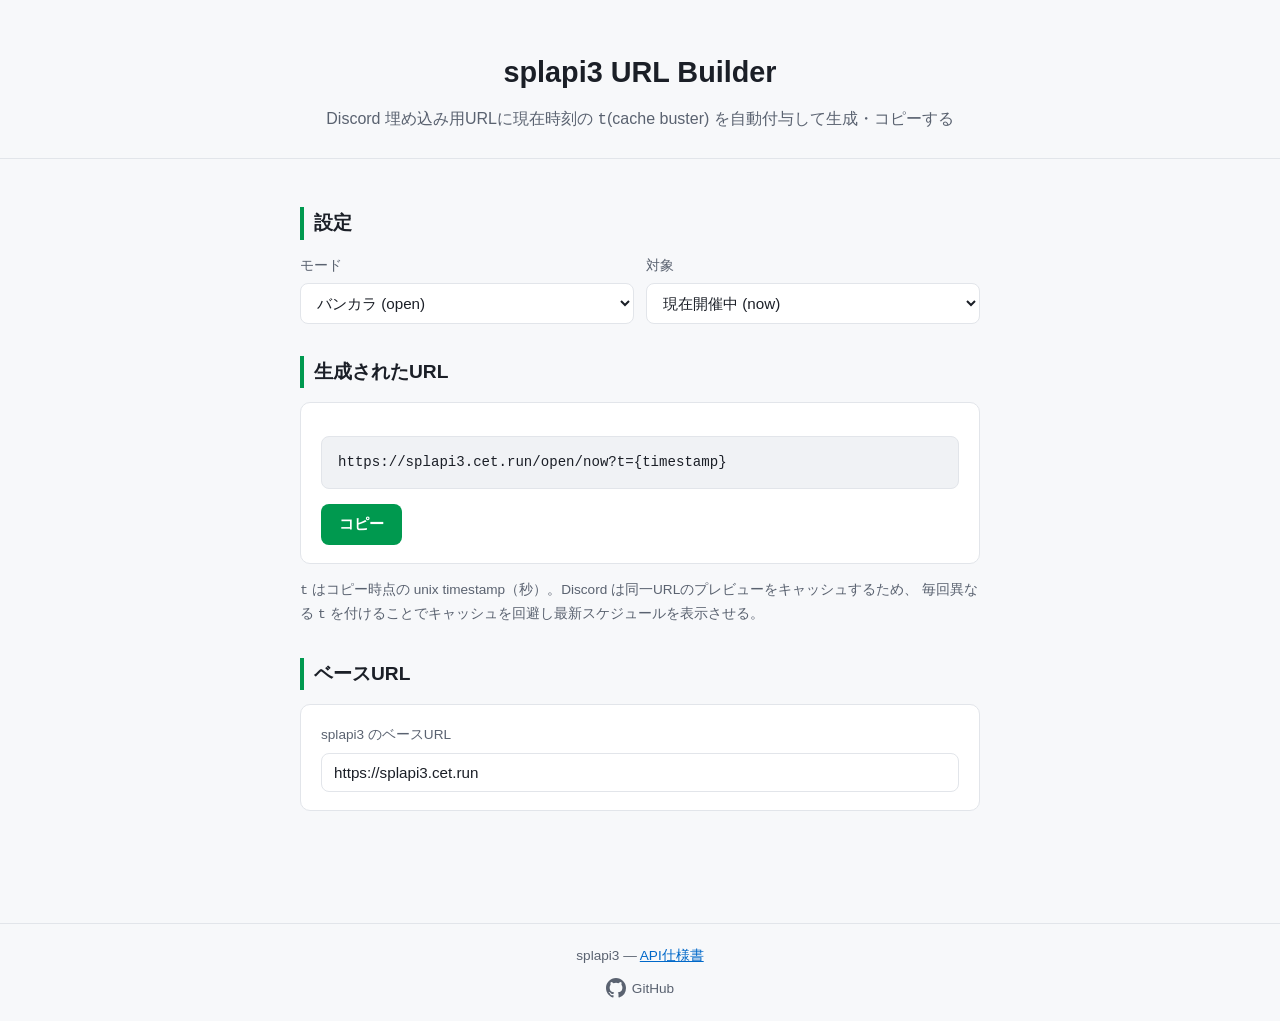
==== index.html @ b779d827 "site: add URL builder + API docs page" ====
<!DOCTYPE html>
<html lang="ja">
<head>
<meta charset="utf-8">
<meta name="viewport" content="width=device-width, initial-scale=1">
<title>splapi3 URL Builder</title>
<style>
  :root{
    --bg:#0f1115; --panel:#171a21; --border:#2a2f3a; --text:#e6e9ef; --muted:#9aa3b2;
    --accent:#00c46a; --code-bg:#0b0d12; --link:#5eb8ff;
  }
  @media (prefers-color-scheme: light){
    :root{ --bg:#f7f8fa; --panel:#ffffff; --border:#e2e5ea; --text:#1b1f27; --muted:#5a6270;
      --accent:#00994f; --code-bg:#f0f2f5; --link:#0068c9; }
  }
  *{box-sizing:border-box}
  body{margin:0;background:var(--bg);color:var(--text);font-family:-apple-system,Segoe UI,Roboto,"Hiragino Kaku Gothic ProN",Meiryo,sans-serif;line-height:1.7}
  header{padding:48px 24px 24px;text-align:center;border-bottom:1px solid var(--border)}
  header h1{margin:0 0 8px;font-size:1.8rem}
  header p{margin:0;color:var(--muted)}
  main{max-width:720px;margin:0 auto;padding:32px 20px 80px}
  section{margin-bottom:32px}
  h2{font-size:1.2rem;border-left:4px solid var(--accent);padding-left:10px;margin-bottom:14px}
  label{display:block;font-size:.85rem;color:var(--muted);margin-bottom:6px}
  select,input{width:100%;padding:10px 12px;border-radius:8px;border:1px solid var(--border);background:var(--panel);color:var(--text);font-size:.95rem}
  .row{display:flex;gap:12px;margin-bottom:16px}
  .row > div{flex:1}
  .card{background:var(--panel);border:1px solid var(--border);border-radius:10px;padding:18px 20px;margin-bottom:14px}
  code, pre{font-family:ui-monospace,SFMono-Regular,Menlo,Consolas,monospace}
  pre{background:var(--code-bg);border:1px solid var(--border);border-radius:8px;padding:14px 16px;overflow-x:auto;font-size:.88rem;word-break:break-all;white-space:pre-wrap}
  button{cursor:pointer;background:var(--accent);color:#fff;border:none;border-radius:8px;padding:10px 18px;font-size:.95rem;font-weight:600}
  button:active{opacity:.8}
  .copied{color:var(--accent);font-size:.85rem;margin-left:10px;opacity:0;transition:opacity .2s}
  .copied.show{opacity:1}
  a{color:var(--link)}
  footer{text-align:center;color:var(--muted);font-size:.85rem;padding:20px;border-top:1px solid var(--border)}
  .gh-link{display:inline-flex;align-items:center;gap:6px;margin-top:10px;color:var(--muted);text-decoration:none}
  .gh-link:hover{color:var(--link)}
  .gh-link svg{width:20px;height:20px;fill:currentColor}
</style>
</head>
<body>

<header>
  <h1>splapi3 URL Builder</h1>
  <p>Discord 埋め込み用URLに現在時刻の <code>t</code>(cache buster) を自動付与して生成・コピーする</p>
</header>

<main>

<section>
  <h2>設定</h2>
  <div class="row">
    <div>
      <label for="mode">モード</label>
      <select id="mode">
        <option value="open">バンカラ (open)</option>
        <option value="regular">レギュラー</option>
      </select>
    </div>
    <div>
      <label for="when">対象</label>
      <select id="when">
        <option value="now">現在開催中 (now)</option>
        <option value="next">次回以降 (next)</option>
      </select>
    </div>
  </div>
  <div class="row" id="n-row" style="display:none">
    <div>
      <label for="n">n（何回後か。0=now, 1=次回, 2=次々回 ...）</label>
      <input type="number" id="n" value="1" min="0">
    </div>
  </div>
</section>

<section>
  <h2>生成されたURL</h2>
  <div class="card">
    <pre id="url-output"></pre>
    <button id="copy-btn">コピー</button>
    <span class="copied" id="copied-msg">コピーしました</span>
  </div>
  <p style="color:var(--muted);font-size:.85rem">
    <code>t</code> はコピー時点の unix timestamp（秒）。Discord は同一URLのプレビューをキャッシュするため、
    毎回異なる <code>t</code> を付けることでキャッシュを回避し最新スケジュールを表示させる。
  </p>
</section>

<section>
  <h2>ベースURL</h2>
  <div class="card">
    <label for="base">splapi3 のベースURL</label>
    <input type="text" id="base" value="https://splapi3.cet.run">
  </div>
</section>

</main>

<footer>
  splapi3 — <a href="./docs.html">API仕様書</a>
  <br>
  <a class="gh-link" href="https://github.com/cet-t/splapi-discord-embed" target="_blank" rel="noopener">
    <svg viewBox="0 0 16 16" aria-hidden="true"><path d="M8 0C3.58 0 0 3.58 0 8c0 3.54 2.29 6.53 5.47 7.59.4.07.55-.17.55-.38
    0-.19-.01-.82-.01-1.49-2.01.37-2.53-.49-2.69-.94-.09-.23-.48-.94-.82-1.13-.28-.15-.68-.52-.01-.53.63-.01
    1.08.58 1.23.82.72 1.21 1.87.87 2.33.66.07-.52.28-.87.51-1.07-1.78-.2-3.64-.89-3.64-3.95
    0-.87.31-1.59.82-2.15-.08-.2-.36-1.02.08-2.12 0 0 .67-.21 2.2.82a7.58 7.58 0 0 1 4 0c1.53-1.04
    2.2-.82 2.2-.82.44 1.1.16 1.92.08 2.12.51.56.82 1.27.82 2.15 0 3.07-1.87 3.75-3.65 3.95.29.25.54.73.54
    1.48 0 1.07-.01 1.93-.01 2.2 0 .21.15.46.55.38A8.01 8.01 0 0 0 16 8c0-4.42-3.58-8-8-8Z"/></svg>
    GitHub
  </a>
</footer>

<script>
(function(){
  const modeEl = document.getElementById('mode');
  const whenEl = document.getElementById('when');
  const nRow = document.getElementById('n-row');
  const nEl = document.getElementById('n');
  const baseEl = document.getElementById('base');
  const out = document.getElementById('url-output');
  const copyBtn = document.getElementById('copy-btn');
  const copiedMsg = document.getElementById('copied-msg');

  function buildPath(){
    const mode = modeEl.value;
    const when = whenEl.value;
    if (when === 'next') return `/${mode}/next`;
    return `/${mode}/now`;
  }

  function render(){
    nRow.style.display = whenEl.value === 'next' ? '' : 'none';
    const base = baseEl.value.replace(/\/+$/, '');
    const path = buildPath();
    const params = [];
    if (whenEl.value === 'next') {
      const n = parseInt(nEl.value, 10);
      if (!isNaN(n) && n !== 1) params.push(`n=${n}`);
    }
    params.push('t={timestamp}');
    out.textContent = `${base}${path}?${params.join('&')}`;
  }

  async function copy(){
    const base = baseEl.value.replace(/\/+$/, '');
    const path = buildPath();
    const params = [];
    if (whenEl.value === 'next') {
      const n = parseInt(nEl.value, 10);
      if (!isNaN(n) && n !== 1) params.push(`n=${n}`);
    }
    const t = Math.floor(Date.now() / 1000);
    params.push(`t=${t}`);
    const url = `${base}${path}?${params.join('&')}`;
    try {
      await navigator.clipboard.writeText(url);
    } catch (e) {
      const ta = document.createElement('textarea');
      ta.value = url;
      document.body.appendChild(ta);
      ta.select();
      document.execCommand('copy');
      document.body.removeChild(ta);
    }
    out.textContent = url;
    copiedMsg.classList.add('show');
    setTimeout(() => copiedMsg.classList.remove('show'), 1500);
  }

  [modeEl, whenEl, nEl, baseEl].forEach(el => el.addEventListener('input', render));
  copyBtn.addEventListener('click', copy);
  render();
})();
</script>

</body>
</html>
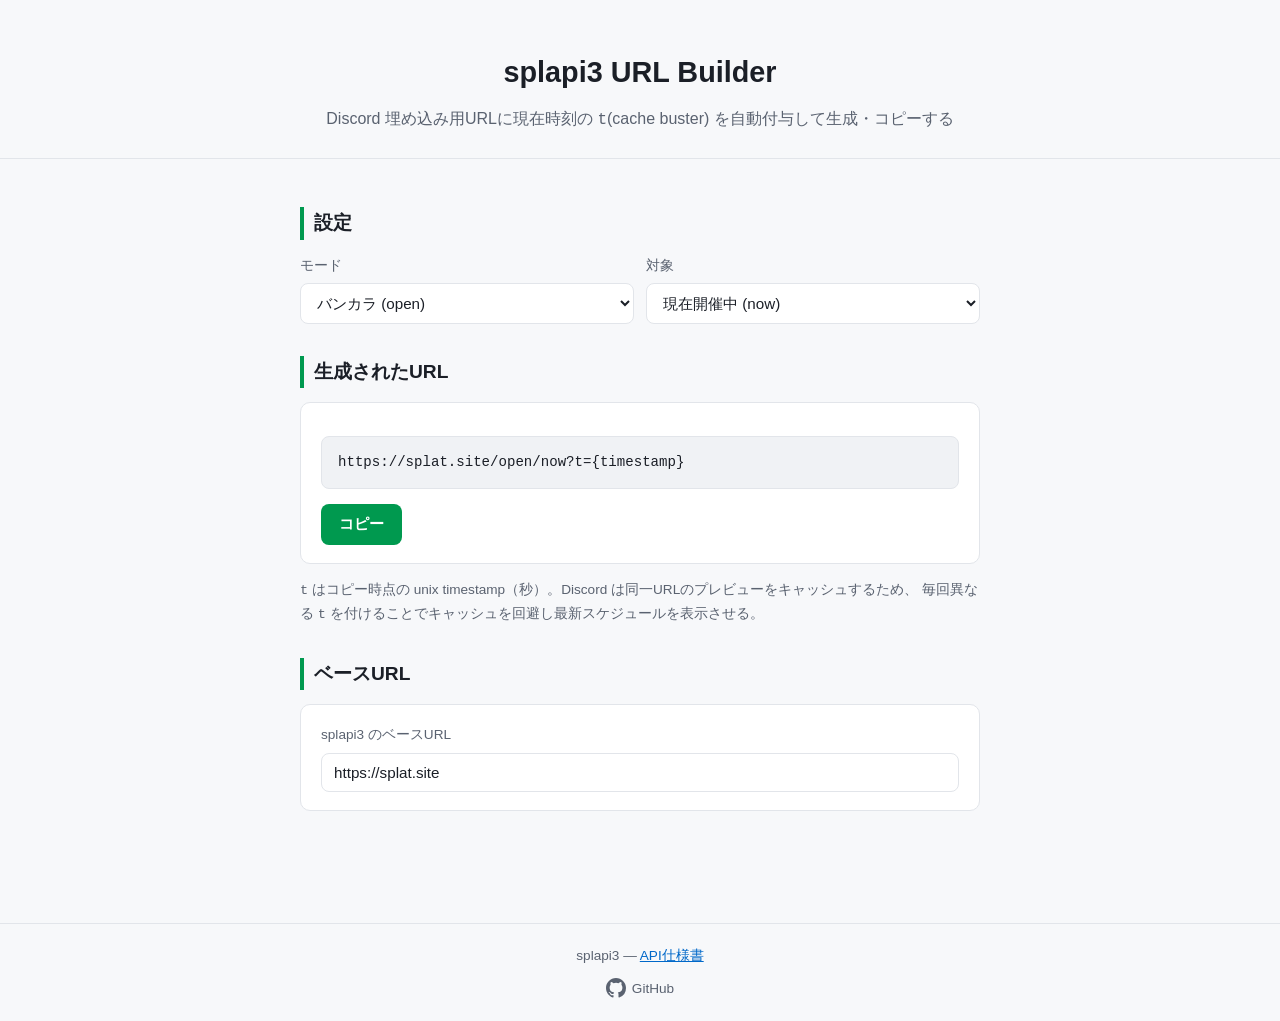
==== commit 64eaf4dd: "change: base url splapi.cet.run -> splat.site" ====
--- a/index.html
+++ b/index.html
@@ -91,7 +91,7 @@
   <h2>ベースURL</h2>
   <div class="card">
     <label for="base">splapi3 のベースURL</label>
-    <input type="text" id="base" value="https://splapi3.cet.run">
+    <input type="text" id="base" value="https://splat.site">
   </div>
 </section>
 
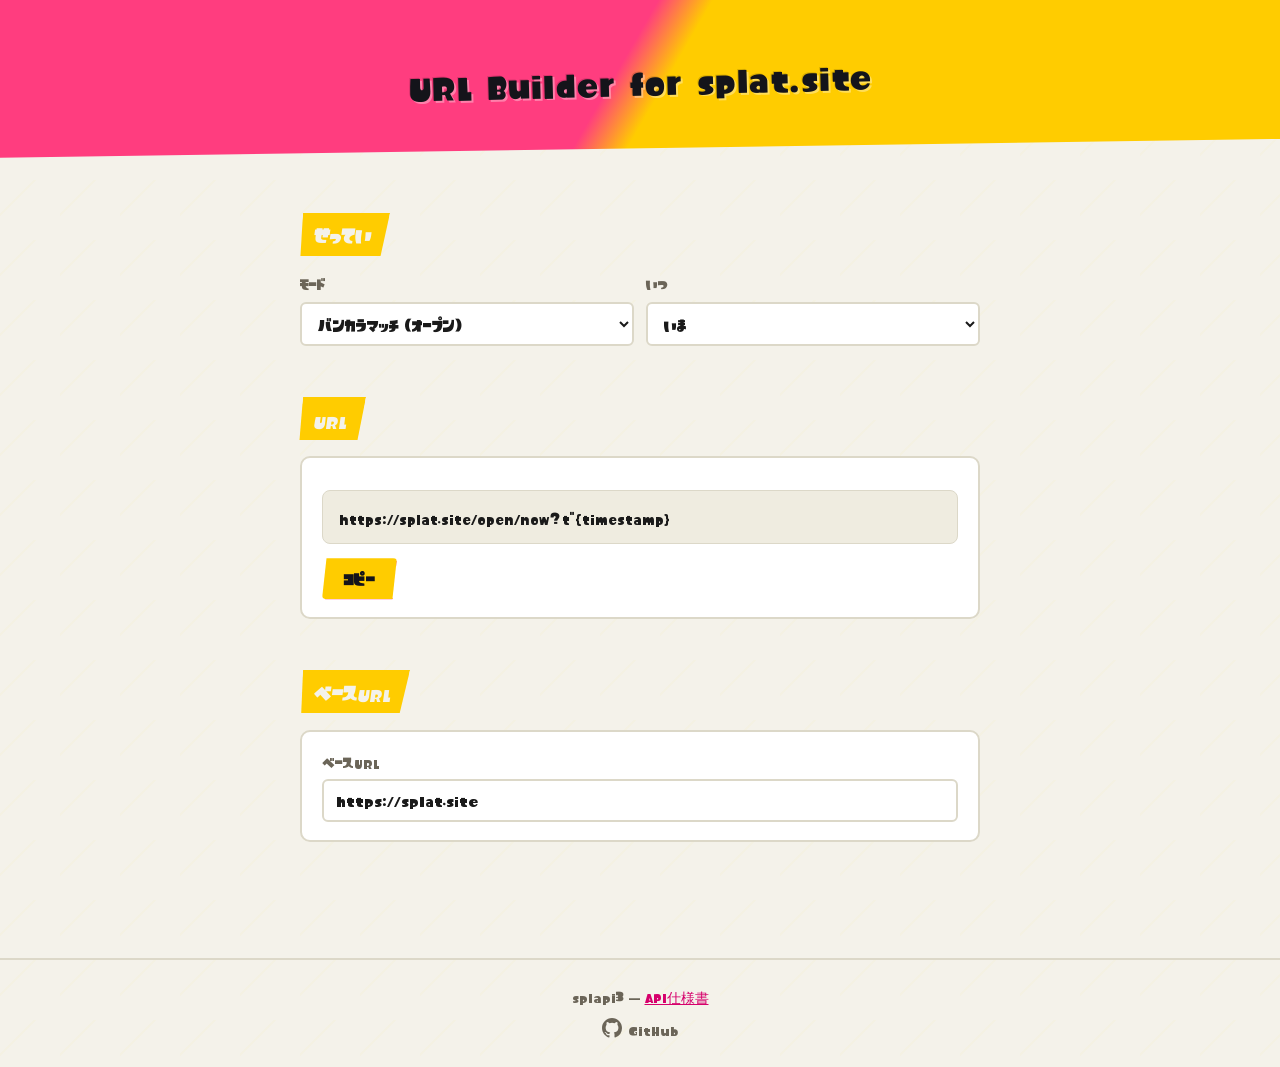
==== commit d61f4501: "splatoon like" ====
--- a/index.html
+++ b/index.html
@@ -1,178 +1,91 @@
-<!DOCTYPE html>
+<!doctype html>
 <html lang="ja">
-<head>
-<meta charset="utf-8">
-<meta name="viewport" content="width=device-width, initial-scale=1">
-<title>splapi3 URL Builder</title>
-<style>
-  :root{
-    --bg:#0f1115; --panel:#171a21; --border:#2a2f3a; --text:#e6e9ef; --muted:#9aa3b2;
-    --accent:#00c46a; --code-bg:#0b0d12; --link:#5eb8ff;
-  }
-  @media (prefers-color-scheme: light){
-    :root{ --bg:#f7f8fa; --panel:#ffffff; --border:#e2e5ea; --text:#1b1f27; --muted:#5a6270;
-      --accent:#00994f; --code-bg:#f0f2f5; --link:#0068c9; }
-  }
-  *{box-sizing:border-box}
-  body{margin:0;background:var(--bg);color:var(--text);font-family:-apple-system,Segoe UI,Roboto,"Hiragino Kaku Gothic ProN",Meiryo,sans-serif;line-height:1.7}
-  header{padding:48px 24px 24px;text-align:center;border-bottom:1px solid var(--border)}
-  header h1{margin:0 0 8px;font-size:1.8rem}
-  header p{margin:0;color:var(--muted)}
-  main{max-width:720px;margin:0 auto;padding:32px 20px 80px}
-  section{margin-bottom:32px}
-  h2{font-size:1.2rem;border-left:4px solid var(--accent);padding-left:10px;margin-bottom:14px}
-  label{display:block;font-size:.85rem;color:var(--muted);margin-bottom:6px}
-  select,input{width:100%;padding:10px 12px;border-radius:8px;border:1px solid var(--border);background:var(--panel);color:var(--text);font-size:.95rem}
-  .row{display:flex;gap:12px;margin-bottom:16px}
-  .row > div{flex:1}
-  .card{background:var(--panel);border:1px solid var(--border);border-radius:10px;padding:18px 20px;margin-bottom:14px}
-  code, pre{font-family:ui-monospace,SFMono-Regular,Menlo,Consolas,monospace}
-  pre{background:var(--code-bg);border:1px solid var(--border);border-radius:8px;padding:14px 16px;overflow-x:auto;font-size:.88rem;word-break:break-all;white-space:pre-wrap}
-  button{cursor:pointer;background:var(--accent);color:#fff;border:none;border-radius:8px;padding:10px 18px;font-size:.95rem;font-weight:600}
-  button:active{opacity:.8}
-  .copied{color:var(--accent);font-size:.85rem;margin-left:10px;opacity:0;transition:opacity .2s}
-  .copied.show{opacity:1}
-  a{color:var(--link)}
-  footer{text-align:center;color:var(--muted);font-size:.85rem;padding:20px;border-top:1px solid var(--border)}
-  .gh-link{display:inline-flex;align-items:center;gap:6px;margin-top:10px;color:var(--muted);text-decoration:none}
-  .gh-link:hover{color:var(--link)}
-  .gh-link svg{width:20px;height:20px;fill:currentColor}
-</style>
-</head>
-<body>
+  <head>
+    <meta charset="utf-8" />
+    <meta name="viewport" content="width=device-width, initial-scale=1" />
+    <title>splapi3 URL Builder</title>
+    <link rel="stylesheet" href="./styles/index.css" />
 
-<header>
-  <h1>splapi3 URL Builder</h1>
-  <p>Discord 埋め込み用URLに現在時刻の <code>t</code>(cache buster) を自動付与して生成・コピーする</p>
-</header>
+    <link rel="preconnect" href="https://fonts.googleapis.com" />
+    <link rel="preconnect" href="https://fonts.gstatic.com" crossorigin />
+    <link
+      href="https://fonts.googleapis.com/css2?family=Noto+Sans+JP:wght@100..900&display=swap"
+      rel="stylesheet"
+    />
+  </head>
+  <body>
+    <header>
+      <h1 class="font-paint">URL Builder for splat.site</h1>
+    </header>
 
-<main>
+    <main>
+      <section>
+        <h2>せってい</h2>
+        <div class="row">
+          <div>
+            <label for="mode">モード</label>
+            <select id="mode">
+              <option value="open">バンカラマッチ (オープン)</option>
+              <option value="regular">レギュラー</option>
+            </select>
+          </div>
+          <div>
+            <label for="when">いつ</label>
+            <select id="when">
+              <option value="now">いま</option>
+              <option value="next">つぎ</option>
+            </select>
+          </div>
+        </div>
+        <div class="row" id="n-row" style="display: none">
+          <div>
+            <label for="n">0: いま, 1: つぎ, 2: つぎのつぎ ...</label>
+            <input type="number" id="n" value="1" min="0" max="8" />
+          </div>
+        </div>
+      </section>
 
-<section>
-  <h2>設定</h2>
-  <div class="row">
-    <div>
-      <label for="mode">モード</label>
-      <select id="mode">
-        <option value="open">バンカラ (open)</option>
-        <option value="regular">レギュラー</option>
-      </select>
-    </div>
-    <div>
-      <label for="when">対象</label>
-      <select id="when">
-        <option value="now">現在開催中 (now)</option>
-        <option value="next">次回以降 (next)</option>
-      </select>
-    </div>
-  </div>
-  <div class="row" id="n-row" style="display:none">
-    <div>
-      <label for="n">n（何回後か。0=now, 1=次回, 2=次々回 ...）</label>
-      <input type="number" id="n" value="1" min="0">
-    </div>
-  </div>
-</section>
+      <section>
+        <h2>URL</h2>
+        <div class="card">
+          <pre id="url-output"></pre>
+          <button id="copy-btn">コピー</button>
+          <span class="copied" id="copied-msg">コピーしました</span>
+        </div>
+      </section>
 
-<section>
-  <h2>生成されたURL</h2>
-  <div class="card">
-    <pre id="url-output"></pre>
-    <button id="copy-btn">コピー</button>
-    <span class="copied" id="copied-msg">コピーしました</span>
-  </div>
-  <p style="color:var(--muted);font-size:.85rem">
-    <code>t</code> はコピー時点の unix timestamp（秒）。Discord は同一URLのプレビューをキャッシュするため、
-    毎回異なる <code>t</code> を付けることでキャッシュを回避し最新スケジュールを表示させる。
-  </p>
-</section>
+      <section>
+        <h2>ベースURL</h2>
+        <div class="card">
+          <label for="base">ベースURL</label>
+          <input type="text" id="base" value="https://splat.site" />
+        </div>
+      </section>
+    </main>
 
-<section>
-  <h2>ベースURL</h2>
-  <div class="card">
-    <label for="base">splapi3 のベースURL</label>
-    <input type="text" id="base" value="https://splat.site">
-  </div>
-</section>
-
-</main>
-
-<footer>
-  splapi3 — <a href="./docs.html">API仕様書</a>
-  <br>
-  <a class="gh-link" href="https://github.com/cet-t/splapi-discord-embed" target="_blank" rel="noopener">
-    <svg viewBox="0 0 16 16" aria-hidden="true"><path d="M8 0C3.58 0 0 3.58 0 8c0 3.54 2.29 6.53 5.47 7.59.4.07.55-.17.55-.38
+    <footer>
+      splapi3 — <a href="./docs">API仕様書</a>
+      <br />
+      <a
+        class="gh-link"
+        href="https://github.com/cet-t/splapi-discord-embed"
+        target="_blank"
+        rel="noopener"
+      >
+        <svg viewBox="0 0 16 16" aria-hidden="true">
+          <path
+            d="M8 0C3.58 0 0 3.58 0 8c0 3.54 2.29 6.53 5.47 7.59.4.07.55-.17.55-.38
     0-.19-.01-.82-.01-1.49-2.01.37-2.53-.49-2.69-.94-.09-.23-.48-.94-.82-1.13-.28-.15-.68-.52-.01-.53.63-.01
     1.08.58 1.23.82.72 1.21 1.87.87 2.33.66.07-.52.28-.87.51-1.07-1.78-.2-3.64-.89-3.64-3.95
     0-.87.31-1.59.82-2.15-.08-.2-.36-1.02.08-2.12 0 0 .67-.21 2.2.82a7.58 7.58 0 0 1 4 0c1.53-1.04
     2.2-.82 2.2-.82.44 1.1.16 1.92.08 2.12.51.56.82 1.27.82 2.15 0 3.07-1.87 3.75-3.65 3.95.29.25.54.73.54
-    1.48 0 1.07-.01 1.93-.01 2.2 0 .21.15.46.55.38A8.01 8.01 0 0 0 16 8c0-4.42-3.58-8-8-8Z"/></svg>
-    GitHub
-  </a>
-</footer>
+    1.48 0 1.07-.01 1.93-.01 2.2 0 .21.15.46.55.38A8.01 8.01 0 0 0 16 8c0-4.42-3.58-8-8-8Z"
+          />
+        </svg>
+        GitHub
+      </a>
+    </footer>
 
-<script>
-(function(){
-  const modeEl = document.getElementById('mode');
-  const whenEl = document.getElementById('when');
-  const nRow = document.getElementById('n-row');
-  const nEl = document.getElementById('n');
-  const baseEl = document.getElementById('base');
-  const out = document.getElementById('url-output');
-  const copyBtn = document.getElementById('copy-btn');
-  const copiedMsg = document.getElementById('copied-msg');
-
-  function buildPath(){
-    const mode = modeEl.value;
-    const when = whenEl.value;
-    if (when === 'next') return `/${mode}/next`;
-    return `/${mode}/now`;
-  }
-
-  function render(){
-    nRow.style.display = whenEl.value === 'next' ? '' : 'none';
-    const base = baseEl.value.replace(/\/+$/, '');
-    const path = buildPath();
-    const params = [];
-    if (whenEl.value === 'next') {
-      const n = parseInt(nEl.value, 10);
-      if (!isNaN(n) && n !== 1) params.push(`n=${n}`);
-    }
-    params.push('t={timestamp}');
-    out.textContent = `${base}${path}?${params.join('&')}`;
-  }
-
-  async function copy(){
-    const base = baseEl.value.replace(/\/+$/, '');
-    const path = buildPath();
-    const params = [];
-    if (whenEl.value === 'next') {
-      const n = parseInt(nEl.value, 10);
-      if (!isNaN(n) && n !== 1) params.push(`n=${n}`);
-    }
-    const t = Math.floor(Date.now() / 1000);
-    params.push(`t=${t}`);
-    const url = `${base}${path}?${params.join('&')}`;
-    try {
-      await navigator.clipboard.writeText(url);
-    } catch (e) {
-      const ta = document.createElement('textarea');
-      ta.value = url;
-      document.body.appendChild(ta);
-      ta.select();
-      document.execCommand('copy');
-      document.body.removeChild(ta);
-    }
-    out.textContent = url;
-    copiedMsg.classList.add('show');
-    setTimeout(() => copiedMsg.classList.remove('show'), 1500);
-  }
-
-  [modeEl, whenEl, nEl, baseEl].forEach(el => el.addEventListener('input', render));
-  copyBtn.addEventListener('click', copy);
-  render();
-})();
-</script>
-
-</body>
+    <script src="./src/index.js"></script>
+  </body>
 </html>
--- a/styles/index.css
+++ b/styles/index.css
@@ -0,0 +1,237 @@
+@font-face {
+  font-family: "Ikamodoki";
+  src: url("../fonts/ikamodoki1_0.ttf") format("truetype");
+  font-display: swap;
+}
+@font-face {
+  font-family: "Paintball";
+  src: url("../fonts/Paintball_Beta_3.ttf") format("truetype");
+  font-display: swap;
+}
+:root {
+  --bg: #1a1a1a;
+  --panel: #232323;
+  --border: #3a3a3a;
+  --text: #f5f5f5;
+  --muted: #b8b8b8;
+  --accent: #ffe600;
+  --accent2: #ff3d7f;
+  --accent3: #00e5c7;
+  --code-bg: #141414;
+  --link: #00e5c7;
+}
+@media (prefers-color-scheme: light) {
+  :root {
+    --bg: #f4f2ea;
+    --panel: #ffffff;
+    --border: #dcd8c8;
+    --text: #1a1a1a;
+    --muted: #6b6558;
+    --accent: #ffcc00;
+    --accent2: #ff3d7f;
+    --accent3: #00b39c;
+    --code-bg: #efece0;
+    --link: #d6006c;
+  }
+}
+* {
+  box-sizing: border-box;
+}
+body {
+  margin: 0;
+  background: var(--bg);
+  background-image: linear-gradient(
+    135deg,
+    transparent 0 24px,
+    rgba(255, 230, 0, 0.03) 24px 26px,
+    transparent 26px 60px
+  );
+  background-size: 60px 60px;
+  color: var(--text);
+  font-family:
+    "Ikamodoki",
+    "Paintball",
+    "Noto Sans JP",
+    -apple-system,
+    Segoe UI,
+    Roboto,
+    "Hiragino Kaku Gothic ProN",
+    Meiryo,
+    sans-serif;
+  line-height: 1.7;
+}
+header {
+  position: relative;
+  padding: 56px 24px 32px;
+  text-align: center;
+  background: linear-gradient(
+    120deg,
+    var(--accent2) 0%,
+    var(--accent2) 48%,
+    var(--accent) 52%,
+    var(--accent) 100%
+  );
+  clip-path: polygon(0 0, 100% 0, 100% 88%, 0 100%);
+  overflow: hidden;
+}
+header h1 {
+  margin: 0 0 10px;
+  font-family: "Paintball", "Ikamodoki", sans-serif;
+  font-size: 2.2rem;
+  font-weight: 700;
+  letter-spacing: 0.5px;
+  color: #14141a;
+  text-shadow:
+    2px 2px 0 rgba(255, 255, 255, 0.35),
+    -1px -1px 0 rgba(0, 0, 0, 0.15);
+  transform: rotate(-1.5deg);
+}
+header p {
+  margin: 0;
+  color: #14141a;
+  font-weight: 500;
+  opacity: 0.85;
+}
+main {
+  max-width: 720px;
+  margin: 0 auto;
+  padding: 40px 20px 80px;
+}
+section {
+  margin-bottom: 36px;
+}
+h2 {
+  display: inline-block;
+  font-size: 1.15rem;
+  font-weight: 600;
+  color: var(--bg);
+  background: var(--accent);
+  padding: 6px 16px 6px 14px;
+  margin-bottom: 16px;
+  clip-path: polygon(0 0, 100% 0, 96% 100%, 4% 100%);
+  transform: skew(-8deg);
+}
+h2::before {
+  content: none;
+}
+label {
+  display: block;
+  font-size: 0.85rem;
+  color: var(--muted);
+  margin-bottom: 6px;
+  font-weight: 500;
+}
+select,
+input {
+  width: 100%;
+  padding: 10px 12px;
+  border-radius: 6px;
+  border: 2px solid var(--border);
+  background: var(--panel);
+  color: var(--text);
+  font-size: 0.95rem;
+  font-family: inherit;
+  transition: border-color 0.15s;
+}
+select:focus,
+input:focus {
+  outline: none;
+  border-color: var(--accent3);
+}
+.row {
+  display: flex;
+  gap: 12px;
+  margin-bottom: 16px;
+}
+.row > div {
+  flex: 1;
+}
+.card {
+  background: var(--panel);
+  border: 2px solid var(--border);
+  border-radius: 10px;
+  padding: 18px 20px;
+  margin-bottom: 14px;
+  position: relative;
+}
+code,
+pre {
+  font-family: ui-monospace, SFMono-Regular, Menlo, Consolas, monospace;
+}
+pre {
+  background: var(--code-bg);
+  border: 1px solid var(--border);
+  border-radius: 8px;
+  padding: 14px 16px;
+  overflow-x: auto;
+  font-size: 0.88rem;
+  word-break: break-all;
+  white-space: pre-wrap;
+}
+#url-output,
+#base {
+  font-family: "Ikamodoki", "Paintball", "Noto Sans JP", sans-serif;
+}
+button {
+  cursor: pointer;
+  background: var(--accent);
+  color: #14141a;
+  border: none;
+  border-radius: 4px;
+  padding: 11px 22px;
+  font-size: 0.95rem;
+  font-weight: 700;
+  font-family: inherit;
+  letter-spacing: 0.3px;
+  clip-path: polygon(6% 0, 100% 0, 94% 100%, 0 100%);
+  box-shadow: 3px 3px 0 var(--accent2);
+  transition:
+    transform 0.12s,
+    box-shadow 0.12s;
+}
+button:hover {
+  transform: translate(-1px, -1px);
+  box-shadow: 4px 4px 0 var(--accent2);
+}
+button:active {
+  transform: translate(2px, 2px);
+  box-shadow: 1px 1px 0 var(--accent2);
+  opacity: 1;
+}
+.copied {
+  color: var(--accent3);
+  font-size: 0.85rem;
+  font-weight: 600;
+  margin-left: 10px;
+  opacity: 0;
+  transition: opacity 0.2s;
+}
+.copied.show {
+  opacity: 1;
+}
+a {
+  color: var(--link);
+}
+footer {
+  text-align: center;
+  color: var(--muted);
+  font-size: 0.85rem;
+  padding: 24px;
+  border-top: 2px solid var(--border);
+}
+.gh-link {
+  display: inline-flex;
+  align-items: center;
+  gap: 6px;
+  margin-top: 10px;
+  color: var(--muted);
+  text-decoration: none;
+}
+.gh-link:hover {
+  color: var(--link);
+}
+.gh-link svg {
+  width: 20px;
+  height: 20px;
+  fill: currentColor;
+}
